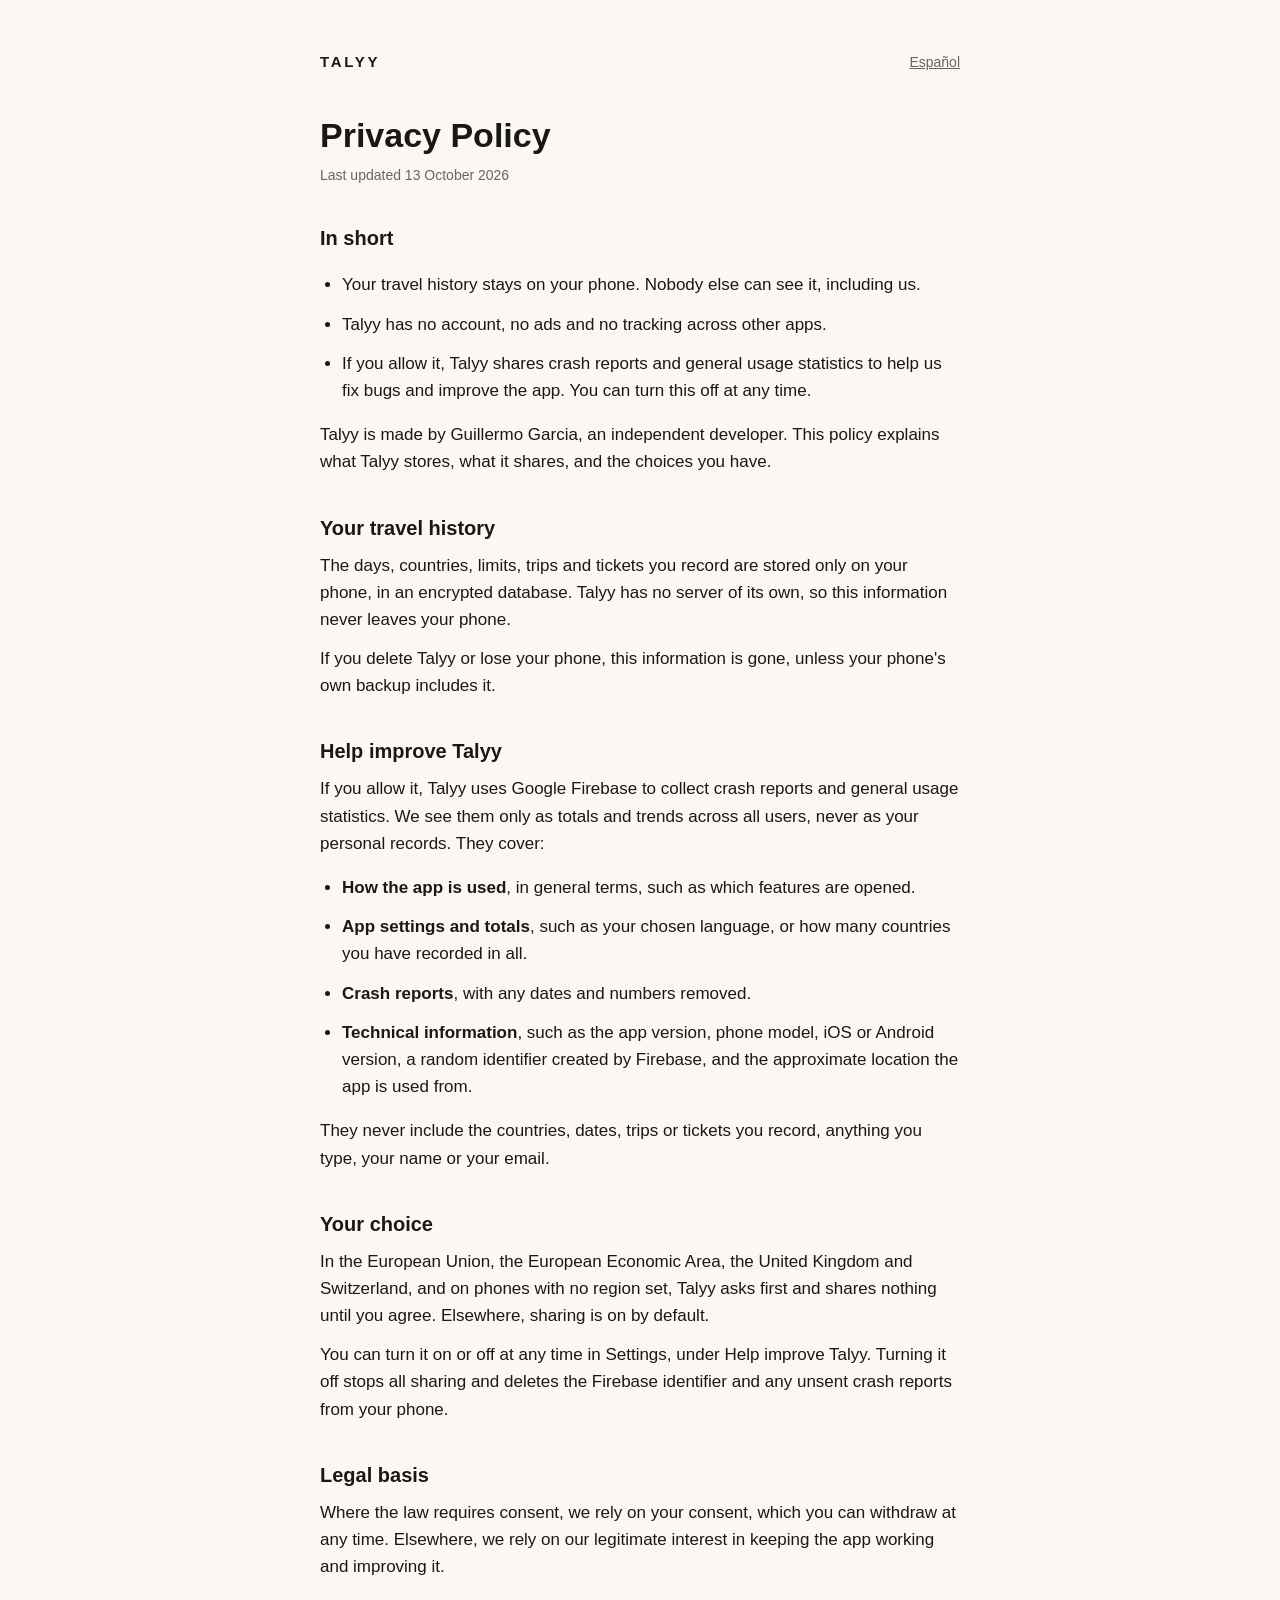
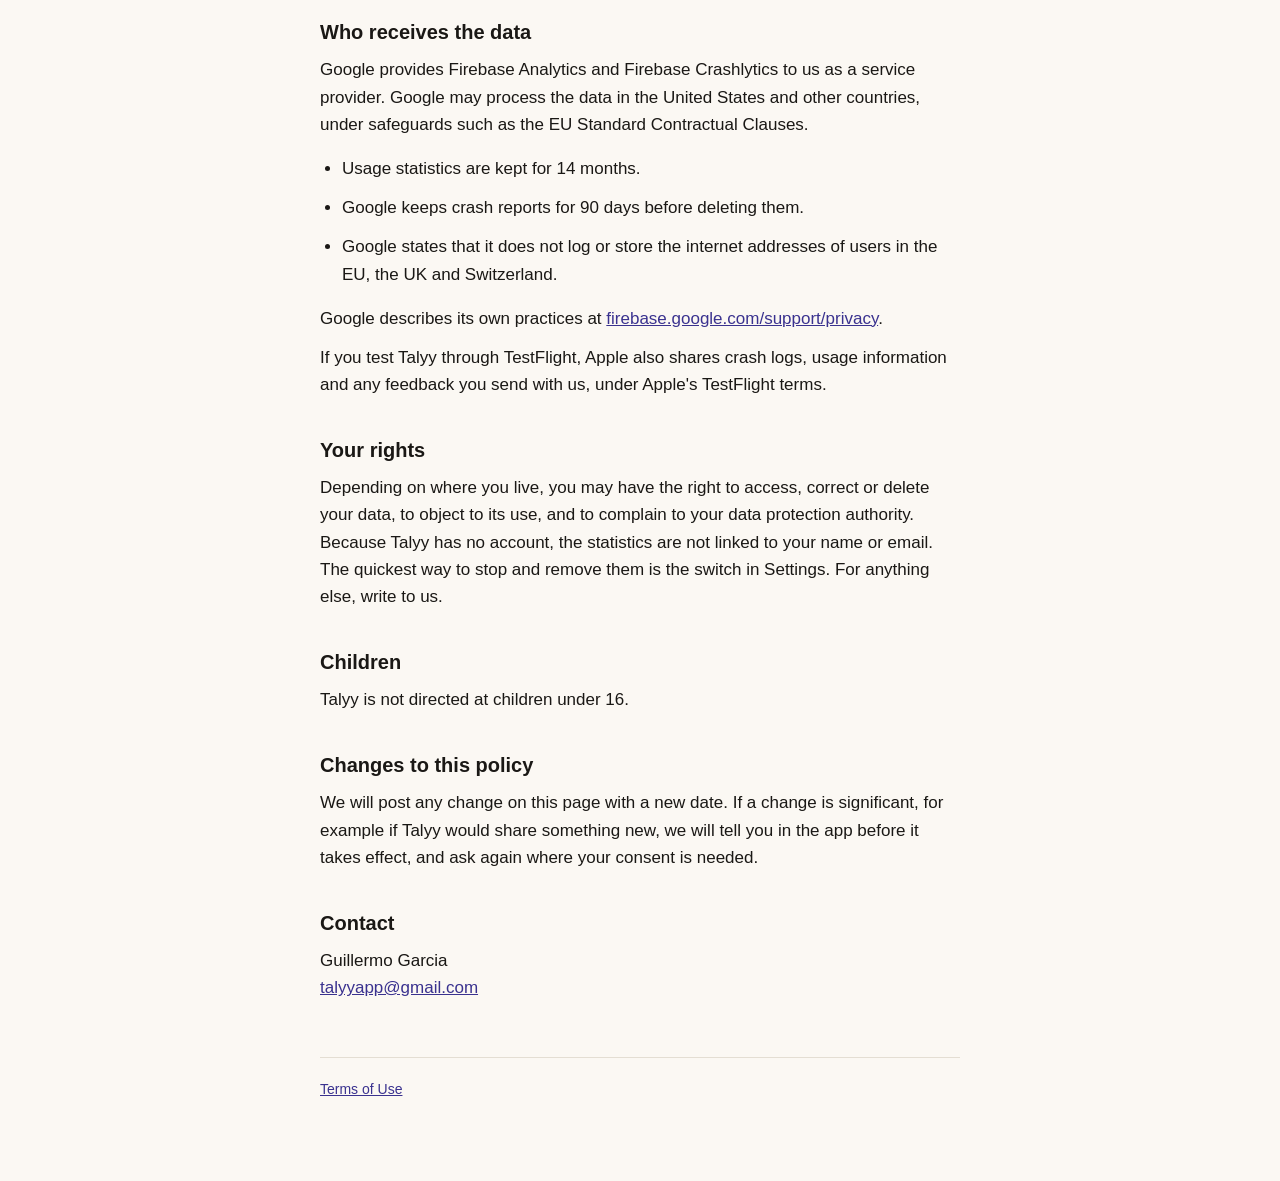
==== privacy.html @ aff71772 "Add Talyy privacy policy and terms of use" ====
<!doctype html>
<html lang="en">
<head>
<meta charset="utf-8">
<meta name="viewport" content="width=device-width, initial-scale=1">
<title>Talyy Privacy Policy</title>
<link rel="stylesheet" href="style.css">
</head>
<body>
<main>
<header><a class="brand" href="index.html">TALYY</a><span class="lang"><a href="privacidad.html">Español</a></span></header>
<h1>Privacy Policy</h1>
<p class="updated">Last updated 13 October 2026</p>

<h2>In short</h2>
<ul>
<li>Your travel history stays on your phone. Nobody else can see it, including us.</li>
<li>Talyy has no account, no ads and no tracking across other apps.</li>
<li>If you allow it, Talyy shares crash reports and general usage statistics to help us fix bugs and improve the app. You can turn this off at any time.</li>
</ul>

<p>Talyy is made by Guillermo Garcia, an independent developer. This policy explains what Talyy stores, what it shares, and the choices you have.</p>

<h2>Your travel history</h2>
<p>The days, countries, limits, trips and tickets you record are stored only on your phone, in an encrypted database. Talyy has no server of its own, so this information never leaves your phone.</p>
<p>If you delete Talyy or lose your phone, this information is gone, unless your phone's own backup includes it.</p>

<h2>Help improve Talyy</h2>
<p>If you allow it, Talyy uses Google Firebase to collect crash reports and general usage statistics. We see them only as totals and trends across all users, never as your personal records. They cover:</p>
<ul>
<li><strong>How the app is used</strong>, in general terms, such as which features are opened.</li>
<li><strong>App settings and totals</strong>, such as your chosen language, or how many countries you have recorded in all.</li>
<li><strong>Crash reports</strong>, with any dates and numbers removed.</li>
<li><strong>Technical information</strong>, such as the app version, phone model, iOS or Android version, a random identifier created by Firebase, and the approximate location the app is used from.</li>
</ul>
<p>They never include the countries, dates, trips or tickets you record, anything you type, your name or your email.</p>

<h2>Your choice</h2>
<p>In the European Union, the European Economic Area, the United Kingdom and Switzerland, and on phones with no region set, Talyy asks first and shares nothing until you agree. Elsewhere, sharing is on by default.</p>
<p>You can turn it on or off at any time in Settings, under Help improve Talyy. Turning it off stops all sharing and deletes the Firebase identifier and any unsent crash reports from your phone.</p>

<h2>Legal basis</h2>
<p>Where the law requires consent, we rely on your consent, which you can withdraw at any time. Elsewhere, we rely on our legitimate interest in keeping the app working and improving it.</p>

<h2>Who receives the data</h2>
<p>Google provides Firebase Analytics and Firebase Crashlytics to us as a service provider. Google may process the data in the United States and other countries, under safeguards such as the EU Standard Contractual Clauses.</p>
<ul>
<li>Usage statistics are kept for 14 months.</li>
<li>Google keeps crash reports for 90 days before deleting them.</li>
<li>Google states that it does not log or store the internet addresses of users in the EU, the UK and Switzerland.</li>
</ul>
<p>Google describes its own practices at <a href="https://firebase.google.com/support/privacy">firebase.google.com/support/privacy</a>.</p>
<p>If you test Talyy through TestFlight, Apple also shares crash logs, usage information and any feedback you send with us, under Apple's TestFlight terms.</p>

<h2>Your rights</h2>
<p>Depending on where you live, you may have the right to access, correct or delete your data, to object to its use, and to complain to your data protection authority. Because Talyy has no account, the statistics are not linked to your name or email. The quickest way to stop and remove them is the switch in Settings. For anything else, write to us.</p>

<h2>Children</h2>
<p>Talyy is not directed at children under 16.</p>

<h2>Changes to this policy</h2>
<p>We will post any change on this page with a new date. If a change is significant, for example if Talyy would share something new, we will tell you in the app before it takes effect, and ask again where your consent is needed.</p>

<h2>Contact</h2>
<p>Guillermo Garcia<br><a href="mailto:talyyapp@gmail.com">talyyapp@gmail.com</a></p>

<footer><a href="terms.html">Terms of Use</a></footer>
</main>
</body>
</html>
---- style.css ----
:root {
  --bg: #FBF8F3;
  --fg: #1A1815;
  --muted: #6B655C;
  --line: #E4DED3;
  --accent: #3A328F;
  color-scheme: light;
}
@media (prefers-color-scheme: dark) {
  :root { --bg: #17140F; --fg: #F2EDE4; --muted: #A39B8E; --line: #2E2A24; --accent: #AFA9EC; color-scheme: dark; }
}
* { box-sizing: border-box; }
body { margin: 0; background: var(--bg); color: var(--fg); font: 17px/1.6 -apple-system, BlinkMacSystemFont, "Segoe UI", Helvetica, Arial, sans-serif; }
main { max-width: 680px; margin: 0 auto; padding: 48px 20px 80px; }
header { display: flex; justify-content: space-between; align-items: center; gap: 16px; margin-bottom: 40px; }
.brand { font-weight: 700; letter-spacing: .18em; font-size: 15px; color: var(--fg); text-decoration: none; }
.lang a { color: var(--muted); font-size: 14px; }
h1 { font-size: 34px; line-height: 1.2; margin: 0 0 8px; }
.updated { color: var(--muted); font-size: 14px; margin: 0 0 32px; }
h2 { font-size: 20px; margin: 36px 0 8px; }
p, li { margin: 0 0 12px; }
ul { padding-left: 22px; }
a { color: var(--accent); }
.links { display: flex; flex-direction: column; gap: 12px; margin-top: 24px; }
footer { margin-top: 56px; padding-top: 20px; border-top: 1px solid var(--line); color: var(--muted); font-size: 14px; }
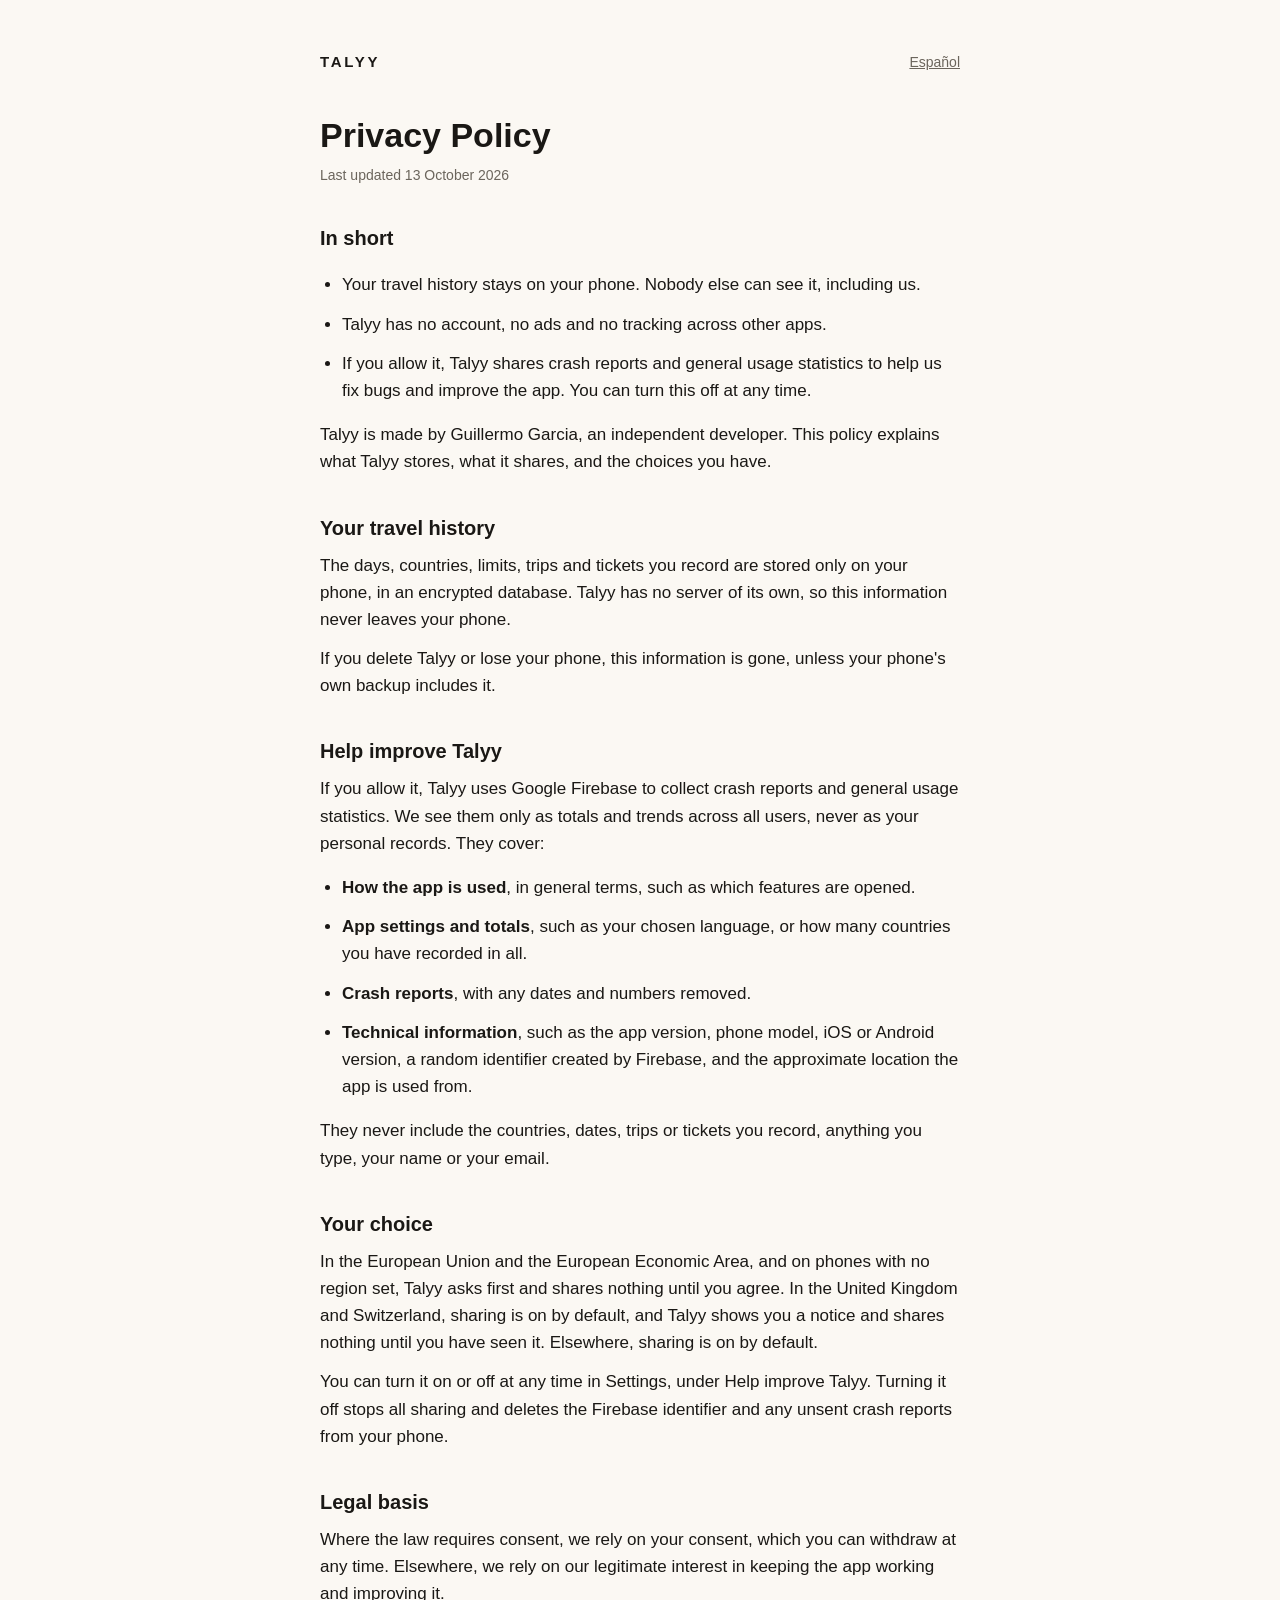
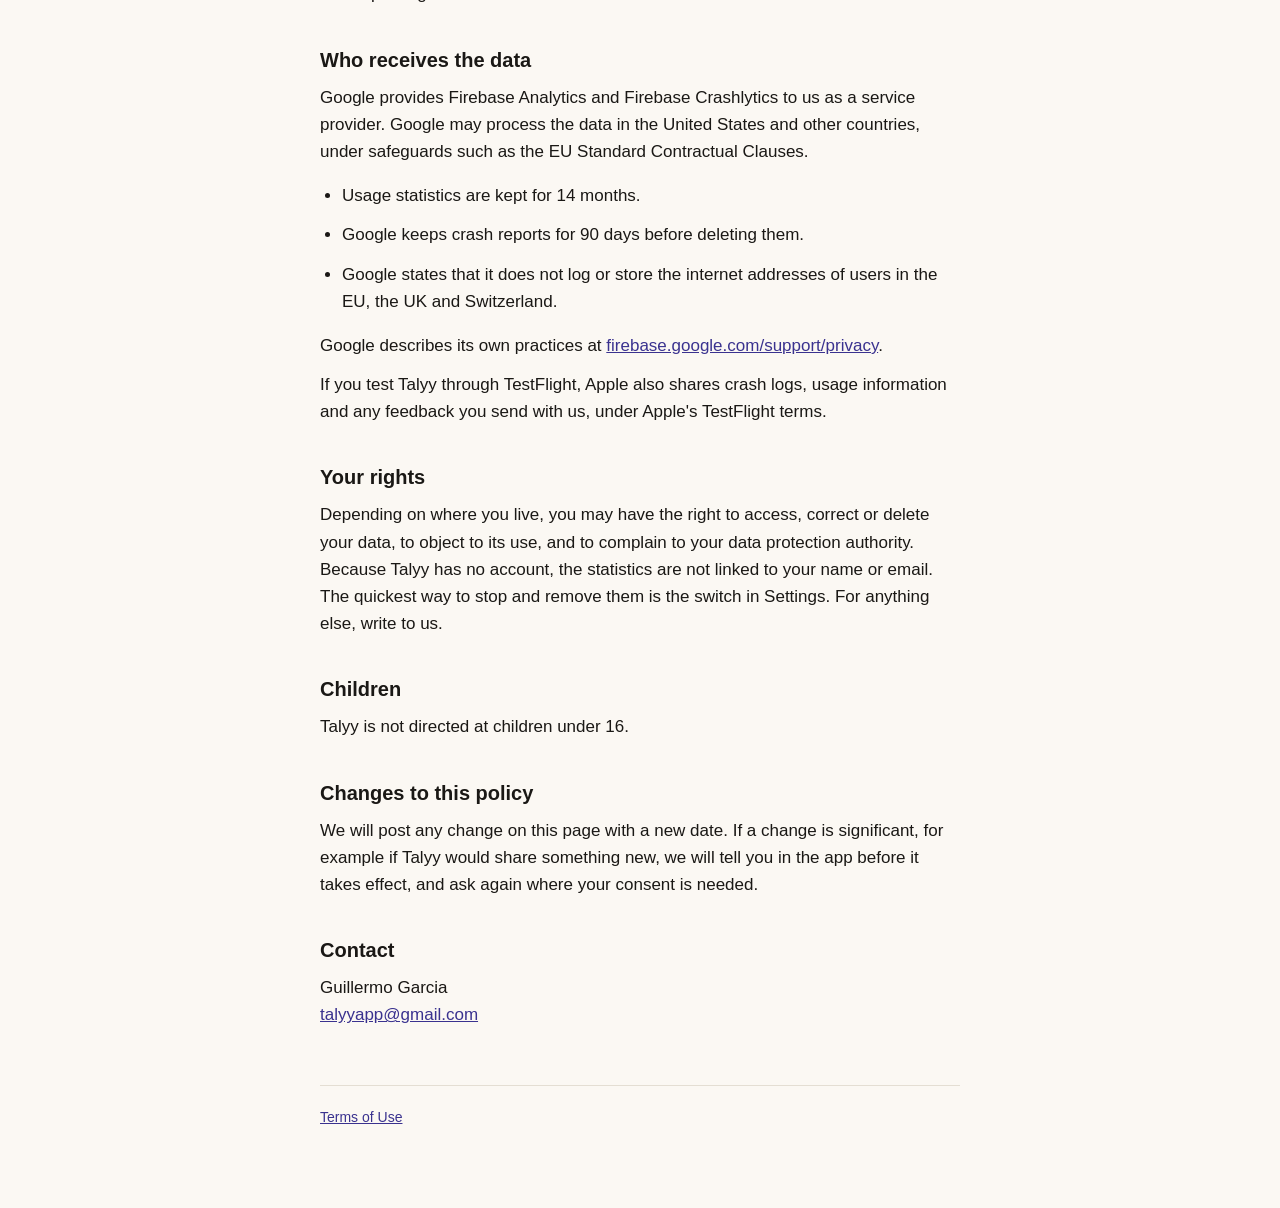
==== commit 5791a0c3: "Say the UK and Switzerland share by default after a notice, and use the Ayuda a mejorar Talyy name" ====
--- a/privacy.html
+++ b/privacy.html
@@ -36,7 +36,7 @@
 <p>They never include the countries, dates, trips or tickets you record, anything you type, your name or your email.</p>
 
 <h2>Your choice</h2>
-<p>In the European Union, the European Economic Area, the United Kingdom and Switzerland, and on phones with no region set, Talyy asks first and shares nothing until you agree. Elsewhere, sharing is on by default.</p>
+<p>In the European Union and the European Economic Area, and on phones with no region set, Talyy asks first and shares nothing until you agree. In the United Kingdom and Switzerland, sharing is on by default, and Talyy shows you a notice and shares nothing until you have seen it. Elsewhere, sharing is on by default.</p>
 <p>You can turn it on or off at any time in Settings, under Help improve Talyy. Turning it off stops all sharing and deletes the Firebase identifier and any unsent crash reports from your phone.</p>
 
 <h2>Legal basis</h2>
